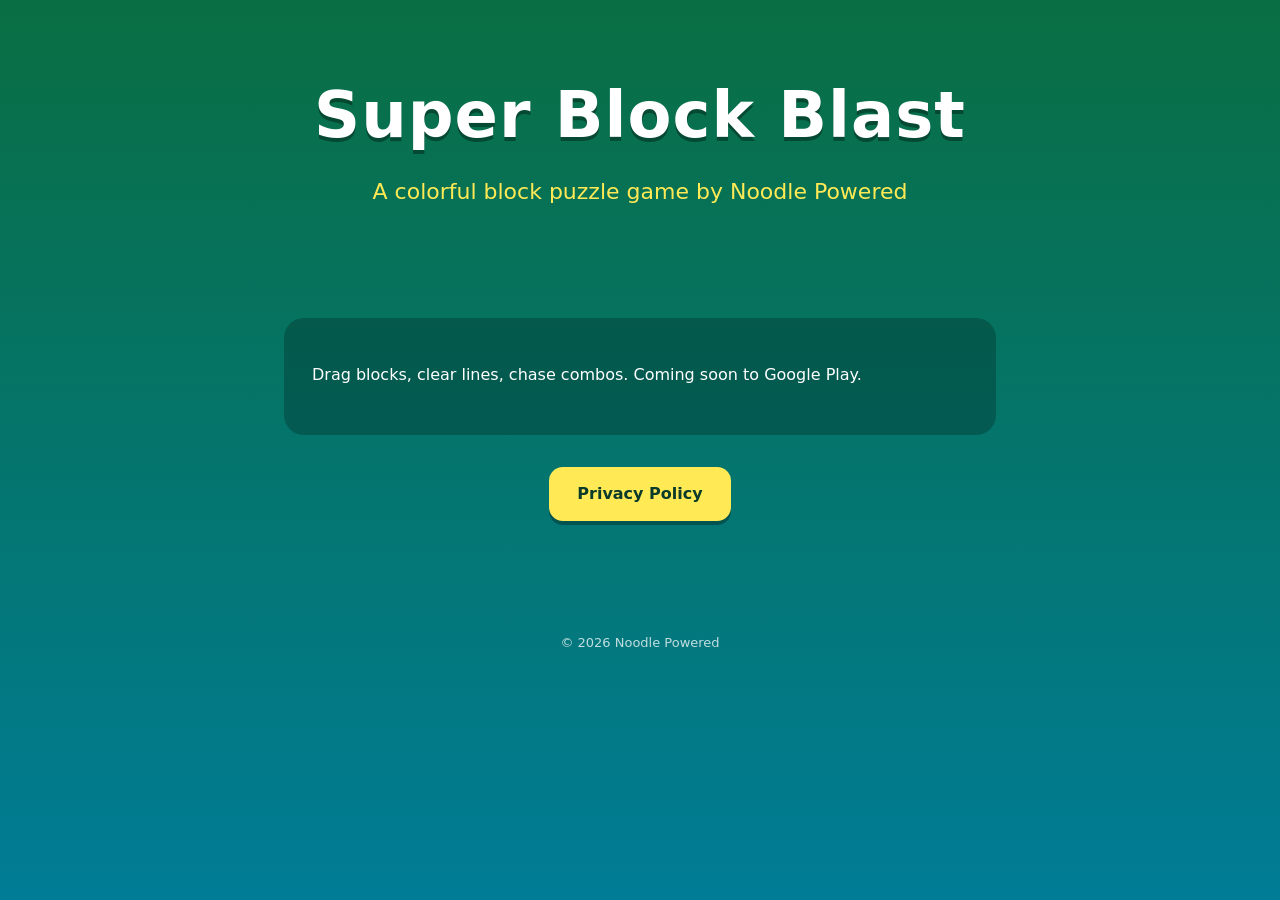
==== index.html @ eee74aa7 "Add Super Block Blast landing page and privacy policy Co-authored-by: Cursor <cursoragent@cursor.com" ====
<!DOCTYPE html>
<html lang="en">
<head>
  <meta charset="UTF-8" />
  <meta name="viewport" content="width=device-width, initial-scale=1.0" />
  <title>Super Block Blast</title>
  <meta name="description" content="Super Block Blast - a colorful block puzzle game by Noodle Powered." />
  <link rel="stylesheet" href="style.css" />
</head>
<body>
  <header class="hero">
    <h1>Super Block Blast</h1>
    <p class="tagline">A colorful block puzzle game by Noodle Powered</p>
  </header>

  <main class="wrap">
    <div class="card">
      <p>Drag blocks, clear lines, chase combos. Coming soon to Google Play.</p>
    </div>

    <div class="btnrow">
      <a class="btn" href="privacy.html">Privacy Policy</a>
    </div>
  </main>

  <footer>
    &copy; 2026 Noodle Powered
  </footer>
</body>
</html>
---- style.css ----
:root {
  --grad-top: #096e42;
  --grad-bottom: #007c96;
  --accent: #ffea55;
  --ink: #ffffff;
  --panel: rgba(0, 0, 0, 0.22);
}

* { box-sizing: border-box; }

html, body {
  margin: 0;
  padding: 0;
  min-height: 100%;
}

body {
  font-family: "Trebuchet MS", "Segoe UI", system-ui, sans-serif;
  color: var(--ink);
  background: linear-gradient(180deg, var(--grad-top), var(--grad-bottom));
  background-attachment: fixed;
  line-height: 1.6;
}

.wrap {
  max-width: 760px;
  margin: 0 auto;
  padding: 48px 24px 80px;
}

header.hero {
  text-align: center;
  padding: 64px 24px 32px;
}

h1 {
  font-size: clamp(36px, 8vw, 64px);
  margin: 0 0 8px;
  letter-spacing: 1px;
  text-shadow: 0 4px 0 rgba(0, 0, 0, 0.35);
}

.tagline {
  font-size: clamp(16px, 3.5vw, 22px);
  color: var(--accent);
  margin: 0;
}

.card {
  background: var(--panel);
  border-radius: 20px;
  padding: 28px 28px 32px;
  margin-top: 28px;
  backdrop-filter: blur(2px);
}

h2 {
  color: var(--accent);
  margin-top: 28px;
  font-size: 22px;
}

h2:first-child { margin-top: 0; }

a { color: var(--accent); }

.muted { opacity: 0.8; font-size: 14px; }

.btnrow { text-align: center; margin-top: 32px; }

.btn {
  display: inline-block;
  background: var(--accent);
  color: #0a3a2a;
  text-decoration: none;
  font-weight: bold;
  padding: 14px 28px;
  border-radius: 14px;
  box-shadow: 0 4px 0 rgba(0, 0, 0, 0.3);
}

footer {
  text-align: center;
  padding: 32px 16px;
  opacity: 0.75;
  font-size: 13px;
}
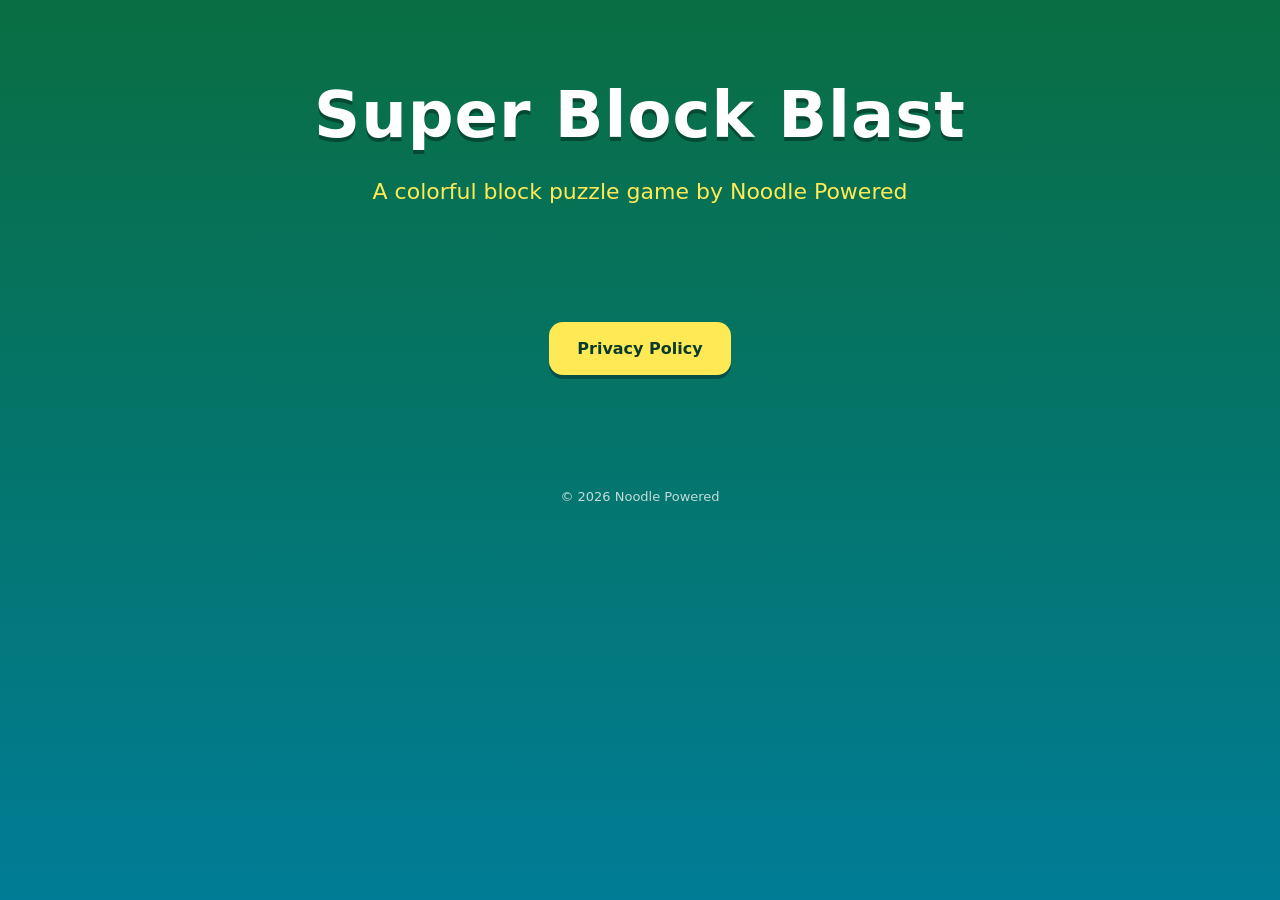
==== commit 1fb8c1bd: "Remove placeholder tagline from landing page Co-authored-by: Cursor <cursoragent@cursor.com>" ====
--- a/index.html
+++ b/index.html
@@ -14,10 +14,6 @@
   </header>
 
   <main class="wrap">
-    <div class="card">
-      <p>Drag blocks, clear lines, chase combos. Coming soon to Google Play.</p>
-    </div>
-
     <div class="btnrow">
       <a class="btn" href="privacy.html">Privacy Policy</a>
     </div>
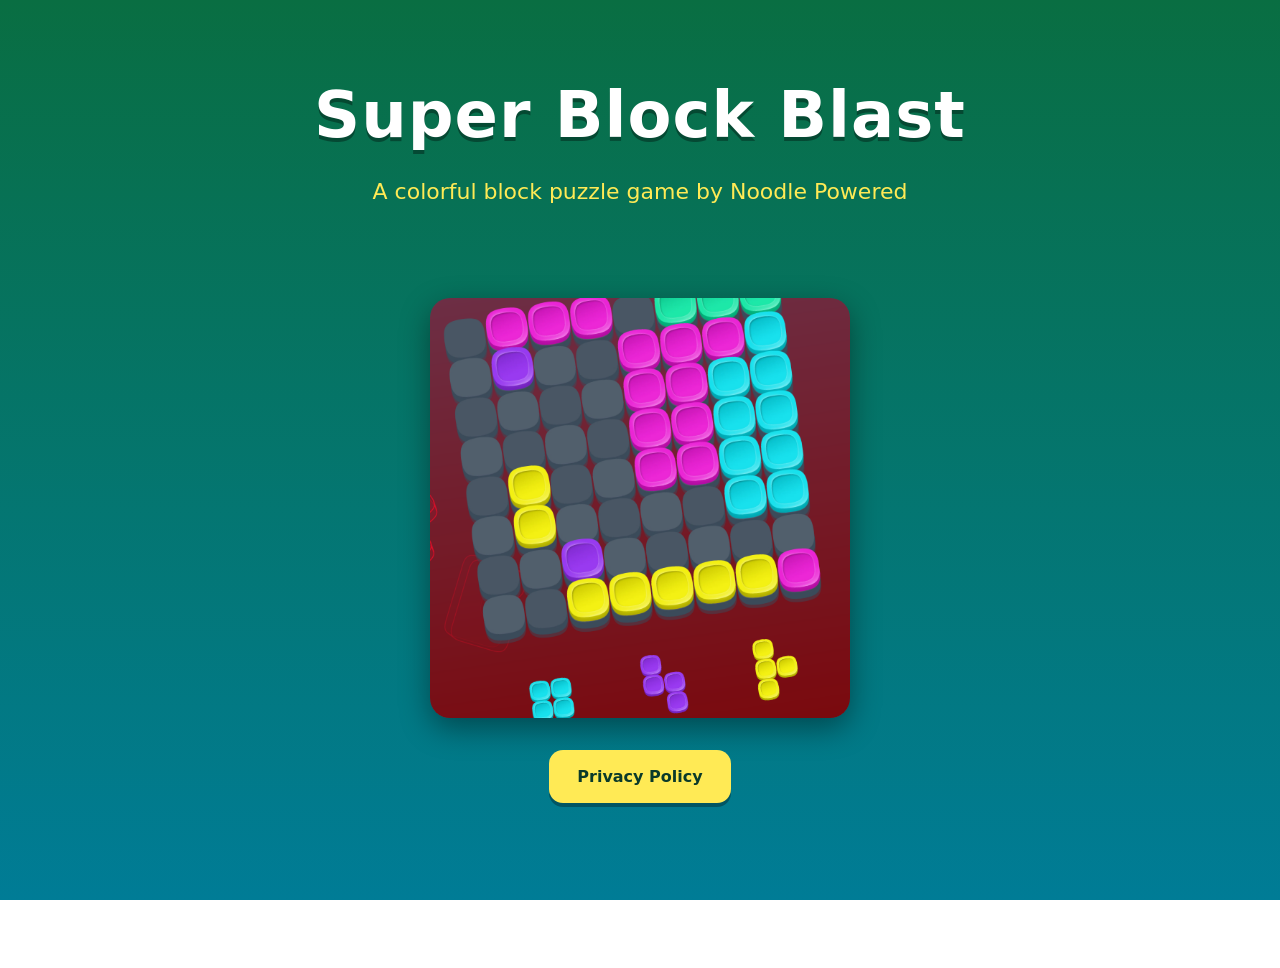
==== commit 24d8bb3e: "Add gameplay screenshot to landing page Co-authored-by: Cursor <cursoragent@cursor.com>" ====
--- a/index.html
+++ b/index.html
@@ -14,6 +14,8 @@
   </header>
 
   <main class="wrap">
+    <img class="shot" src="sbb-game.png" alt="Super Block Blast gameplay screenshot" />
+
     <div class="btnrow">
       <a class="btn" href="privacy.html">Privacy Policy</a>
     </div>
--- a/style.css
+++ b/style.css
@@ -66,6 +66,16 @@
 
 .muted { opacity: 0.8; font-size: 14px; }
 
+.shot {
+  display: block;
+  width: 100%;
+  max-width: 420px;
+  height: auto;
+  margin: 8px auto 0;
+  border-radius: 20px;
+  box-shadow: 0 10px 30px rgba(0, 0, 0, 0.4);
+}
+
 .btnrow { text-align: center; margin-top: 32px; }
 
 .btn {
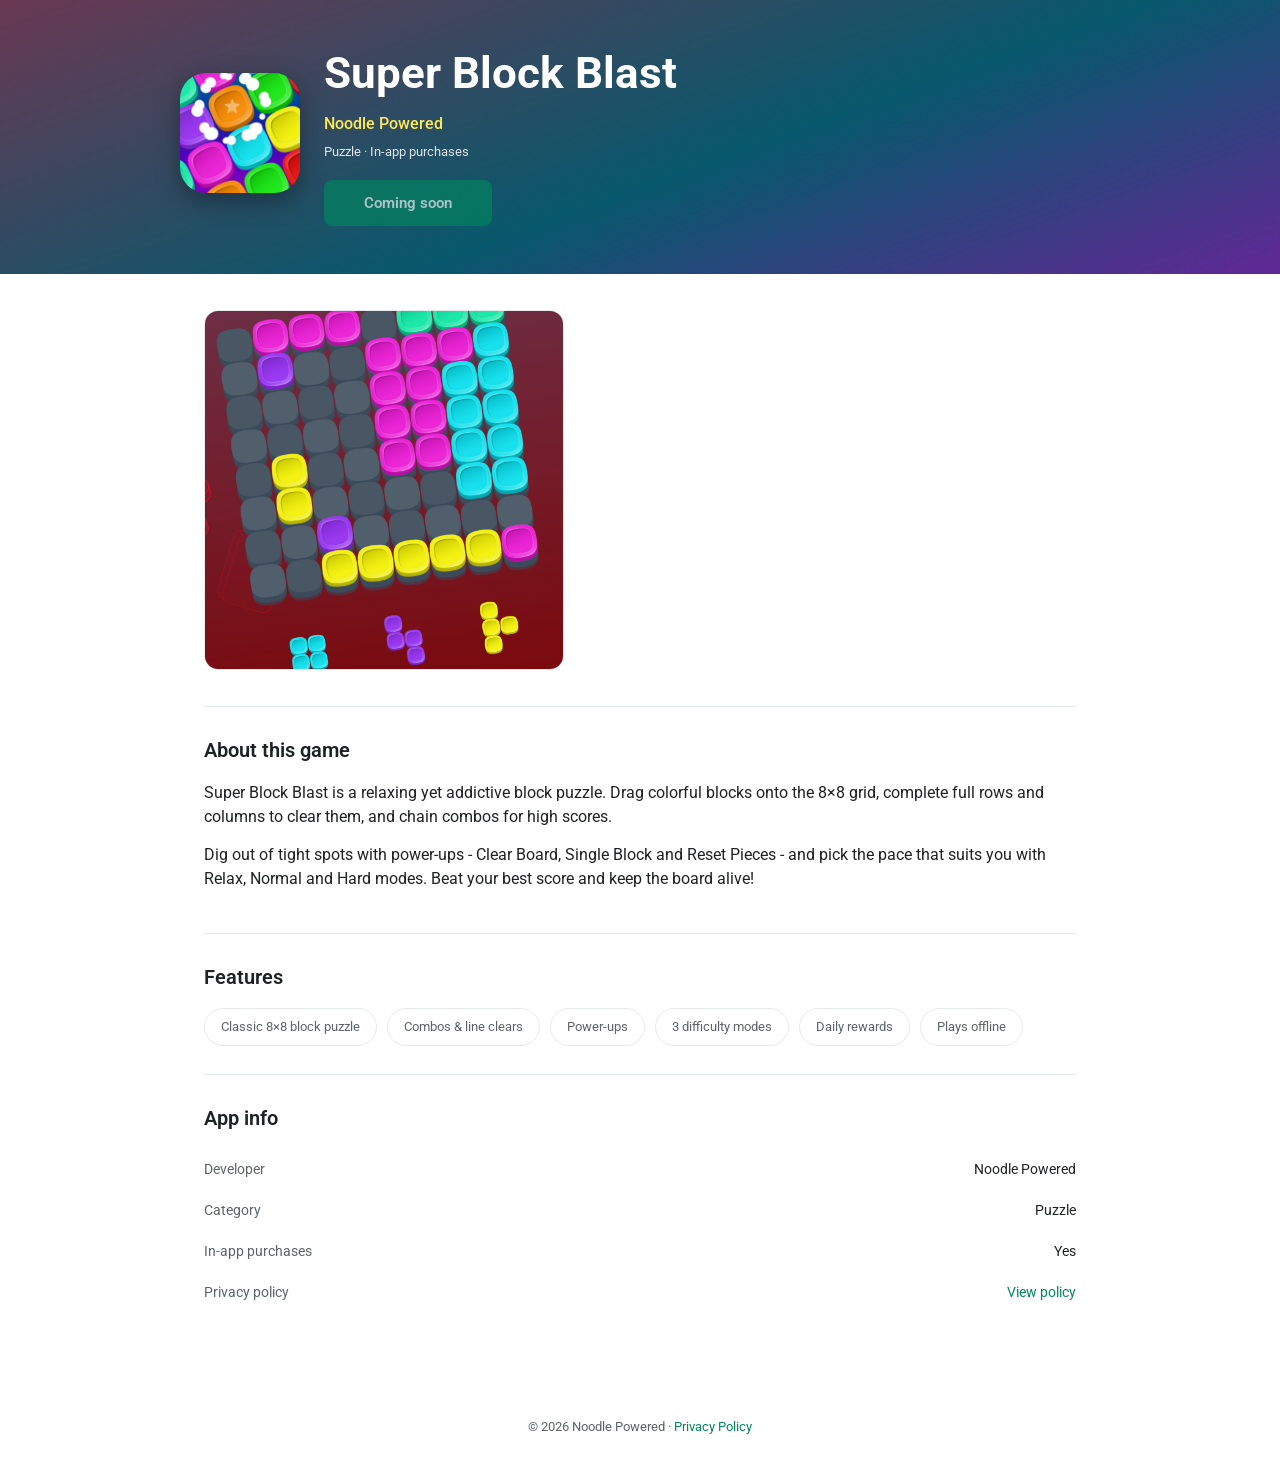
==== commit 0c540a06: "Redesign as Google Play-style listing: game-gradient hero, white content Co-authored-by: Cursor <cur" ====
--- a/index.html
+++ b/index.html
@@ -3,26 +3,66 @@
 <head>
   <meta charset="UTF-8" />
   <meta name="viewport" content="width=device-width, initial-scale=1.0" />
-  <title>Super Block Blast</title>
+  <title>Super Block Blast - Google Play</title>
   <meta name="description" content="Super Block Blast - a colorful block puzzle game by Noodle Powered." />
+  <link rel="preconnect" href="https://fonts.googleapis.com" />
+  <link rel="preconnect" href="https://fonts.gstatic.com" crossorigin />
+  <link href="https://fonts.googleapis.com/css2?family=Roboto:wght@400;500;700&display=swap" rel="stylesheet" />
   <link rel="stylesheet" href="style.css" />
 </head>
 <body>
   <header class="hero">
-    <h1>Super Block Blast</h1>
-    <p class="tagline">A colorful block puzzle game by Noodle Powered</p>
+    <div class="hero-inner">
+      <img class="app-icon" src="icon.png" alt="Super Block Blast icon" />
+      <div class="app-meta">
+        <h1>Super Block Blast</h1>
+        <div class="dev">Noodle Powered</div>
+        <div class="sub">Puzzle &middot; In-app purchases</div>
+        <a class="install" href="#" aria-disabled="true">Coming soon</a>
+      </div>
+    </div>
   </header>
 
-  <main class="wrap">
-    <img class="shot" src="sbb-game.png" alt="Super Block Blast gameplay screenshot" />
+  <main class="content">
+    <section>
+      <div class="shots">
+        <img src="sbb-game.png" alt="Super Block Blast gameplay" />
+      </div>
+    </section>
 
-    <div class="btnrow">
-      <a class="btn" href="privacy.html">Privacy Policy</a>
-    </div>
+    <section class="about">
+      <h2>About this game</h2>
+      <p>Super Block Blast is a relaxing yet addictive block puzzle. Drag colorful
+      blocks onto the 8&times;8 grid, complete full rows and columns to clear them,
+      and chain combos for high scores.</p>
+      <p>Dig out of tight spots with power-ups - Clear Board, Single Block and Reset
+      Pieces - and pick the pace that suits you with Relax, Normal and Hard modes.
+      Beat your best score and keep the board alive!</p>
+    </section>
+
+    <section>
+      <h2>Features</h2>
+      <div class="chips">
+        <span class="chip">Classic 8&times;8 block puzzle</span>
+        <span class="chip">Combos &amp; line clears</span>
+        <span class="chip">Power-ups</span>
+        <span class="chip">3 difficulty modes</span>
+        <span class="chip">Daily rewards</span>
+        <span class="chip">Plays offline</span>
+      </div>
+    </section>
+
+    <section>
+      <h2>App info</h2>
+      <div class="info-row"><span class="k">Developer</span><span>Noodle Powered</span></div>
+      <div class="info-row"><span class="k">Category</span><span>Puzzle</span></div>
+      <div class="info-row"><span class="k">In-app purchases</span><span>Yes</span></div>
+      <div class="info-row"><span class="k">Privacy policy</span><span><a href="privacy.html">View policy</a></span></div>
+    </section>
   </main>
 
   <footer>
-    &copy; 2026 Noodle Powered
+    &copy; 2026 Noodle Powered &middot; <a href="privacy.html">Privacy Policy</a>
   </footer>
 </body>
 </html>
--- a/style.css
+++ b/style.css
@@ -1,97 +1,141 @@
 :root {
-  --grad-top: #096e42;
-  --grad-bottom: #007c96;
+  /* Game dark-mode background gradient (from Main.tscn) */
+  --game-top: #6a3853;
+  --game-mid: #07586c;
+  --game-bottom: #612795;
+  /* Google Play palette */
+  --play-green: #01875f;
+  --ink: #202124;
+  --ink-soft: #5f6368;
+  --line: #e8eaed;
   --accent: #ffea55;
-  --ink: #ffffff;
-  --panel: rgba(0, 0, 0, 0.22);
 }
 
 * { box-sizing: border-box; }
 
-html, body {
-  margin: 0;
-  padding: 0;
-  min-height: 100%;
+html, body { margin: 0; padding: 0; }
+
+body {
+  font-family: Roboto, "Segoe UI", system-ui, Arial, sans-serif;
+  color: var(--ink);
+  background: #ffffff;
+  line-height: 1.5;
 }
 
-body {
-  font-family: "Trebuchet MS", "Segoe UI", system-ui, sans-serif;
-  color: var(--ink);
-  background: linear-gradient(180deg, var(--grad-top), var(--grad-bottom));
-  background-attachment: fixed;
-  line-height: 1.6;
+a { color: var(--play-green); text-decoration: none; }
+a:hover { text-decoration: underline; }
+
+/* ---------- HERO (game background) ---------- */
+
+.hero {
+  background: linear-gradient(160deg, var(--game-top) 0%, var(--game-mid) 57%, var(--game-bottom) 100%);
+  color: #ffffff;
+  padding: 40px 24px 48px;
 }
 
-.wrap {
-  max-width: 760px;
+.hero-inner {
+  max-width: 920px;
   margin: 0 auto;
-  padding: 48px 24px 80px;
+  display: flex;
+  gap: 24px;
+  align-items: center;
+  flex-wrap: wrap;
 }
 
-header.hero {
-  text-align: center;
-  padding: 64px 24px 32px;
+.app-icon {
+  width: 120px;
+  height: 120px;
+  border-radius: 26px;
+  box-shadow: 0 8px 24px rgba(0, 0, 0, 0.35);
+  flex: 0 0 auto;
 }
 
-h1 {
-  font-size: clamp(36px, 8vw, 64px);
-  margin: 0 0 8px;
-  letter-spacing: 1px;
-  text-shadow: 0 4px 0 rgba(0, 0, 0, 0.35);
+.app-meta { min-width: 240px; }
+
+.app-meta h1 {
+  font-size: clamp(28px, 6vw, 44px);
+  margin: 0 0 6px;
+  font-weight: 700;
 }
 
-.tagline {
-  font-size: clamp(16px, 3.5vw, 22px);
+.dev {
   color: var(--accent);
-  margin: 0;
+  font-size: 16px;
+  font-weight: 500;
 }
 
-.card {
-  background: var(--panel);
-  border-radius: 20px;
-  padding: 28px 28px 32px;
-  margin-top: 28px;
-  backdrop-filter: blur(2px);
+.sub {
+  margin-top: 6px;
+  font-size: 13px;
+  opacity: 0.85;
 }
 
-h2 {
-  color: var(--accent);
-  margin-top: 28px;
-  font-size: 22px;
+.install {
+  display: inline-block;
+  margin-top: 18px;
+  background: var(--play-green);
+  color: #fff;
+  border: none;
+  font-size: 15px;
+  font-weight: 600;
+  padding: 12px 40px;
+  border-radius: 8px;
+  cursor: pointer;
+}
+.install:hover { text-decoration: none; filter: brightness(1.07); }
+.install[aria-disabled="true"] { opacity: 0.65; cursor: default; }
+
+/* ---------- WHITE CONTENT ---------- */
+
+.content {
+  max-width: 920px;
+  margin: 0 auto;
+  padding: 8px 24px 48px;
 }
 
-h2:first-child { margin-top: 0; }
+section { padding: 28px 0; border-bottom: 1px solid var(--line); }
+section:last-of-type { border-bottom: none; }
 
-a { color: var(--accent); }
+h2 { font-size: 20px; margin: 0 0 16px; font-weight: 600; }
 
-.muted { opacity: 0.8; font-size: 14px; }
-
-.shot {
-  display: block;
-  width: 100%;
-  max-width: 420px;
-  height: auto;
-  margin: 8px auto 0;
-  border-radius: 20px;
-  box-shadow: 0 10px 30px rgba(0, 0, 0, 0.4);
+/* Screenshot strip */
+.shots {
+  display: flex;
+  gap: 14px;
+  overflow-x: auto;
+  padding-bottom: 8px;
+  -webkit-overflow-scrolling: touch;
+}
+.shots img {
+  height: 360px;
+  width: auto;
+  border-radius: 14px;
+  border: 1px solid var(--line);
+  flex: 0 0 auto;
 }
 
-.btnrow { text-align: center; margin-top: 32px; }
+.about p { color: var(--ink); margin: 0 0 14px; }
 
-.btn {
-  display: inline-block;
-  background: var(--accent);
-  color: #0a3a2a;
-  text-decoration: none;
-  font-weight: bold;
-  padding: 14px 28px;
-  border-radius: 14px;
-  box-shadow: 0 4px 0 rgba(0, 0, 0, 0.3);
+.chips { display: flex; flex-wrap: wrap; gap: 10px; }
+.chip {
+  border: 1px solid var(--line);
+  border-radius: 999px;
+  padding: 8px 16px;
+  font-size: 13px;
+  color: var(--ink-soft);
 }
+
+.info-row {
+  display: flex;
+  justify-content: space-between;
+  padding: 10px 0;
+  font-size: 14px;
+}
+.info-row .k { color: var(--ink-soft); }
 
 footer {
   text-align: center;
-  padding: 32px 16px;
-  opacity: 0.75;
+  padding: 28px 16px;
+  color: var(--ink-soft);
   font-size: 13px;
 }
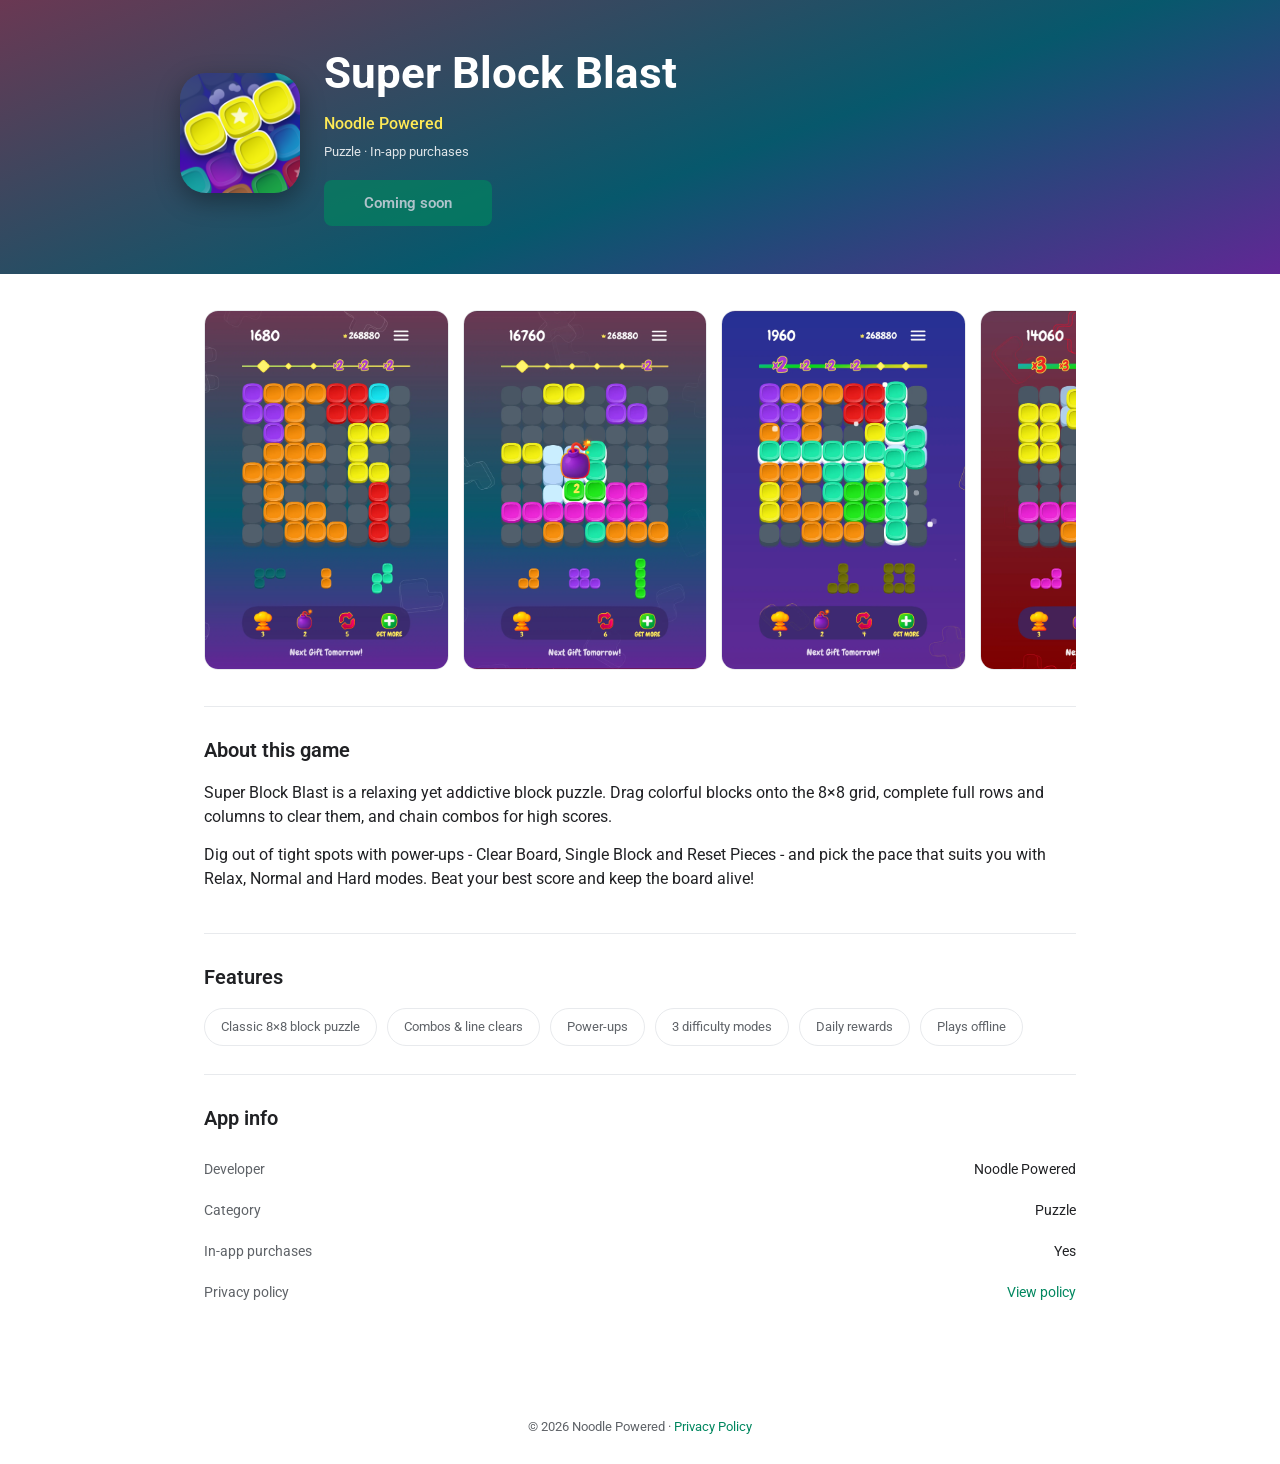
==== commit f50f1dbd: "Add four WebP gameplay screenshots, drop unused PNG Co-authored-by: Cursor <cursoragent@cursor.com>" ====
--- a/index.html
+++ b/index.html
@@ -5,6 +5,12 @@
   <meta name="viewport" content="width=device-width, initial-scale=1.0" />
   <title>Super Block Blast - Google Play</title>
   <meta name="description" content="Super Block Blast - a colorful block puzzle game by Noodle Powered." />
+  <link rel="icon" href="favicon.ico" sizes="any" />
+  <link rel="icon" type="image/png" sizes="32x32" href="favicon-32x32.png" />
+  <link rel="icon" type="image/png" sizes="16x16" href="favicon-16x16.png" />
+  <link rel="apple-touch-icon" sizes="180x180" href="apple-touch-icon.png" />
+  <link rel="manifest" href="site.webmanifest" />
+  <meta name="theme-color" content="#612795" />
   <link rel="preconnect" href="https://fonts.googleapis.com" />
   <link rel="preconnect" href="https://fonts.gstatic.com" crossorigin />
   <link href="https://fonts.googleapis.com/css2?family=Roboto:wght@400;500;700&display=swap" rel="stylesheet" />
@@ -26,7 +32,10 @@
   <main class="content">
     <section>
       <div class="shots">
-        <img src="sbb-game.png" alt="Super Block Blast gameplay" />
+        <img src="shot1.webp" alt="Super Block Blast gameplay" loading="lazy" />
+        <img src="shot2.webp" alt="Super Block Blast gameplay" loading="lazy" />
+        <img src="shot3.webp" alt="Super Block Blast gameplay" loading="lazy" />
+        <img src="shot4.webp" alt="Super Block Blast gameplay" loading="lazy" />
       </div>
     </section>
 
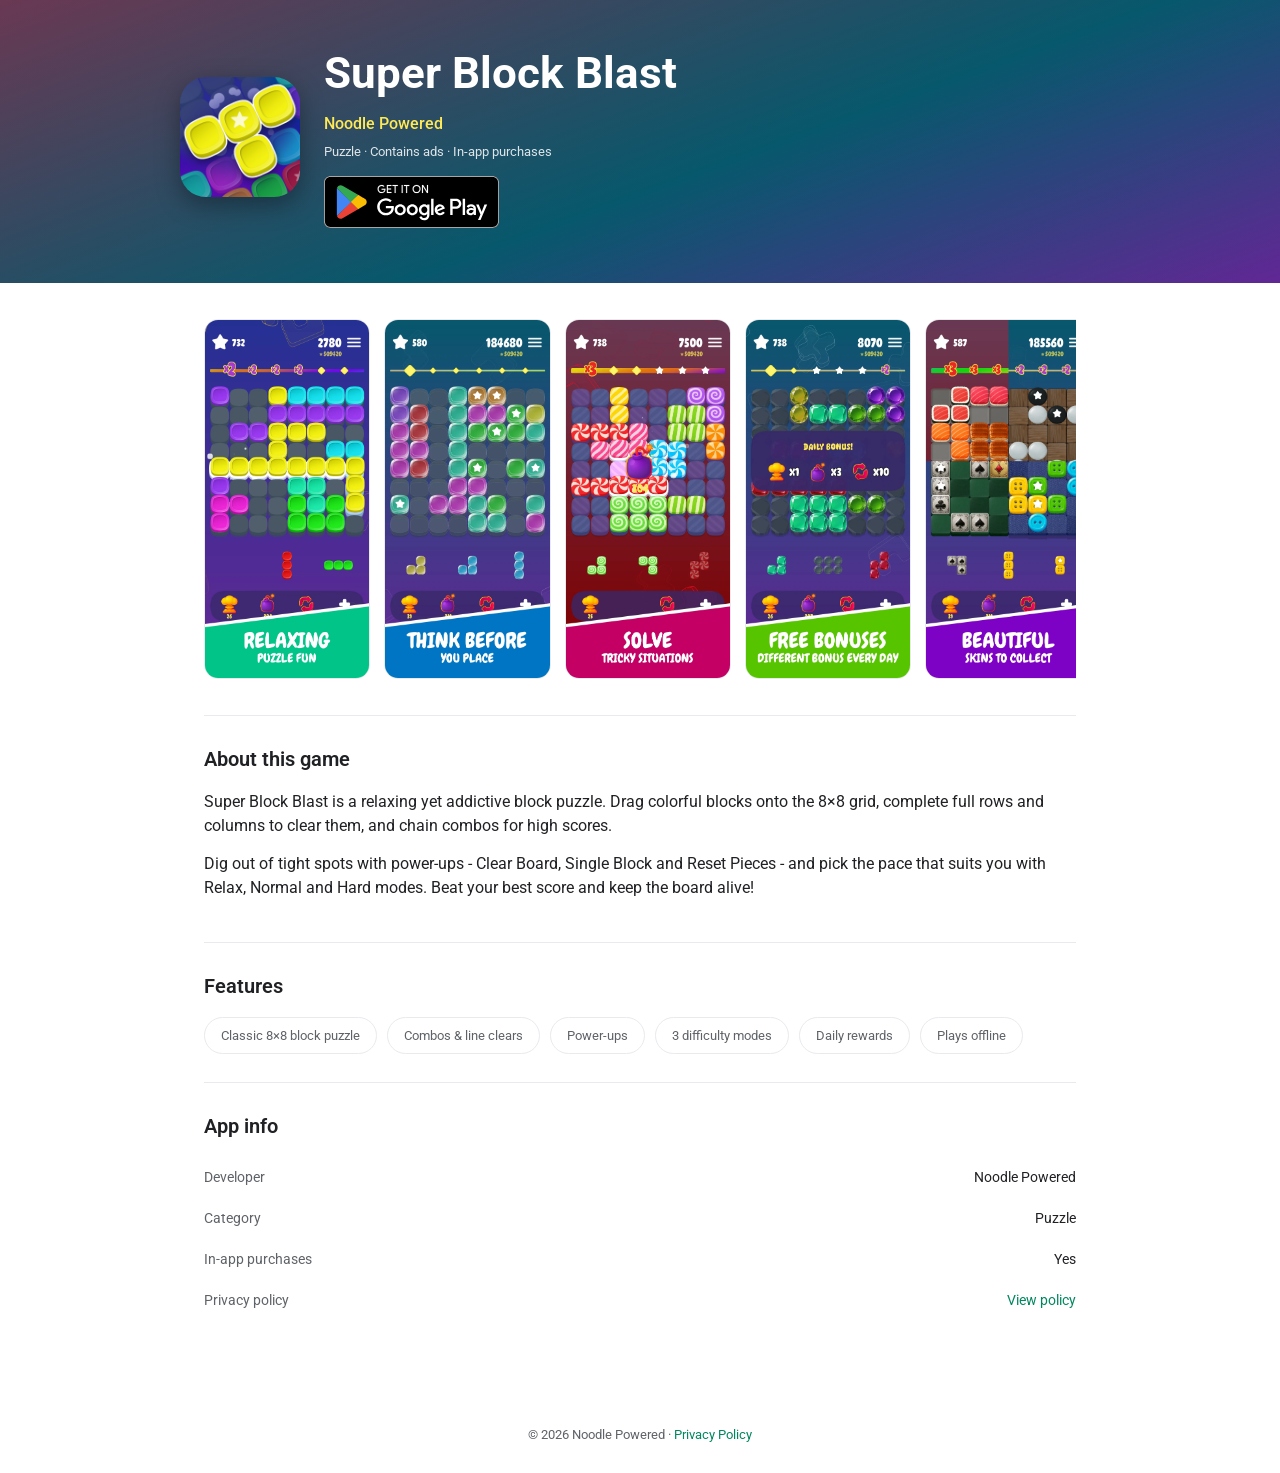
==== commit a7858959: "Add app-ads.txt, update gameplay screenshots, and add Google Play Store badge" ====
--- a/index.html
+++ b/index.html
@@ -6,6 +6,7 @@
   <title>Super Block Blast - Google Play</title>
   <meta name="description" content="Super Block Blast - a colorful block puzzle game by Noodle Powered." />
   <link rel="icon" href="favicon.ico" sizes="any" />
+  <link rel="icon" type="image/png" sizes="96x96" href="favicon-96x96.png" />
   <link rel="icon" type="image/png" sizes="32x32" href="favicon-32x32.png" />
   <link rel="icon" type="image/png" sizes="16x16" href="favicon-16x16.png" />
   <link rel="apple-touch-icon" sizes="180x180" href="apple-touch-icon.png" />
@@ -23,8 +24,10 @@
       <div class="app-meta">
         <h1>Super Block Blast</h1>
         <div class="dev">Noodle Powered</div>
-        <div class="sub">Puzzle &middot; In-app purchases</div>
-        <a class="install" href="#" aria-disabled="true">Coming soon</a>
+        <div class="sub">Puzzle &middot; Contains ads &middot; In-app purchases</div>
+        <a class="play-store-btn" href="https://play.google.com/store/apps/details?id=com.noodlepowered.superblockblast" target="_blank" rel="noopener">
+          <img class="play-store-badge" src="google-play-badge.svg" alt="Get it on Google Play" />
+        </a>
       </div>
     </div>
   </header>
@@ -36,6 +39,8 @@
         <img src="shot2.webp" alt="Super Block Blast gameplay" loading="lazy" />
         <img src="shot3.webp" alt="Super Block Blast gameplay" loading="lazy" />
         <img src="shot4.webp" alt="Super Block Blast gameplay" loading="lazy" />
+        <img src="shot5.webp" alt="Super Block Blast gameplay" loading="lazy" />
+        <img src="shot6.webp" alt="Super Block Blast gameplay" loading="lazy" />
       </div>
     </section>
 
--- a/style.css
+++ b/style.css
@@ -85,6 +85,21 @@
 .install:hover { text-decoration: none; filter: brightness(1.07); }
 .install[aria-disabled="true"] { opacity: 0.65; cursor: default; }
 
+.play-store-btn {
+  display: inline-block;
+  margin-top: 14px;
+  transition: transform 0.15s ease, filter 0.15s ease;
+}
+.play-store-btn:hover {
+  transform: scale(1.03);
+  filter: brightness(1.1);
+}
+.play-store-badge {
+  height: 52px;
+  width: auto;
+  display: block;
+}
+
 /* ---------- WHITE CONTENT ---------- */
 
 .content {
@@ -115,6 +130,42 @@
 }
 
 .about p { color: var(--ink); margin: 0 0 14px; }
+.about h3 { font-size: 16px; margin: 20px 0 8px; font-weight: 600; }
+.about ul { margin: 0 0 14px; padding-left: 22px; }
+.about li { margin-bottom: 8px; }
+.about a { word-break: break-word; }
+
+/* Effective-date line under a section */
+.about .stamp { color: var(--ink-soft); font-size: 14px; margin-bottom: 4px; }
+
+/* Table of contents */
+.toc {
+  background: #f8f9fa;
+  border: 1px solid var(--line);
+  border-radius: 12px;
+  padding: 18px 22px;
+}
+.toc h2 { font-size: 16px; margin: 0 0 10px; }
+.toc ol { margin: 0; padding-left: 20px; columns: 2; column-gap: 28px; }
+.toc li { margin-bottom: 6px; break-inside: avoid; }
+
+@media (max-width: 560px) {
+  .toc ol { columns: 1; }
+}
+
+/* Data summary table */
+.data-table {
+  width: 100%;
+  border-collapse: collapse;
+  font-size: 14px;
+}
+.data-table th, .data-table td {
+  text-align: left;
+  vertical-align: top;
+  padding: 10px 12px;
+  border: 1px solid var(--line);
+}
+.data-table th { background: #f8f9fa; font-weight: 600; }
 
 .chips { display: flex; flex-wrap: wrap; gap: 10px; }
 .chip {
